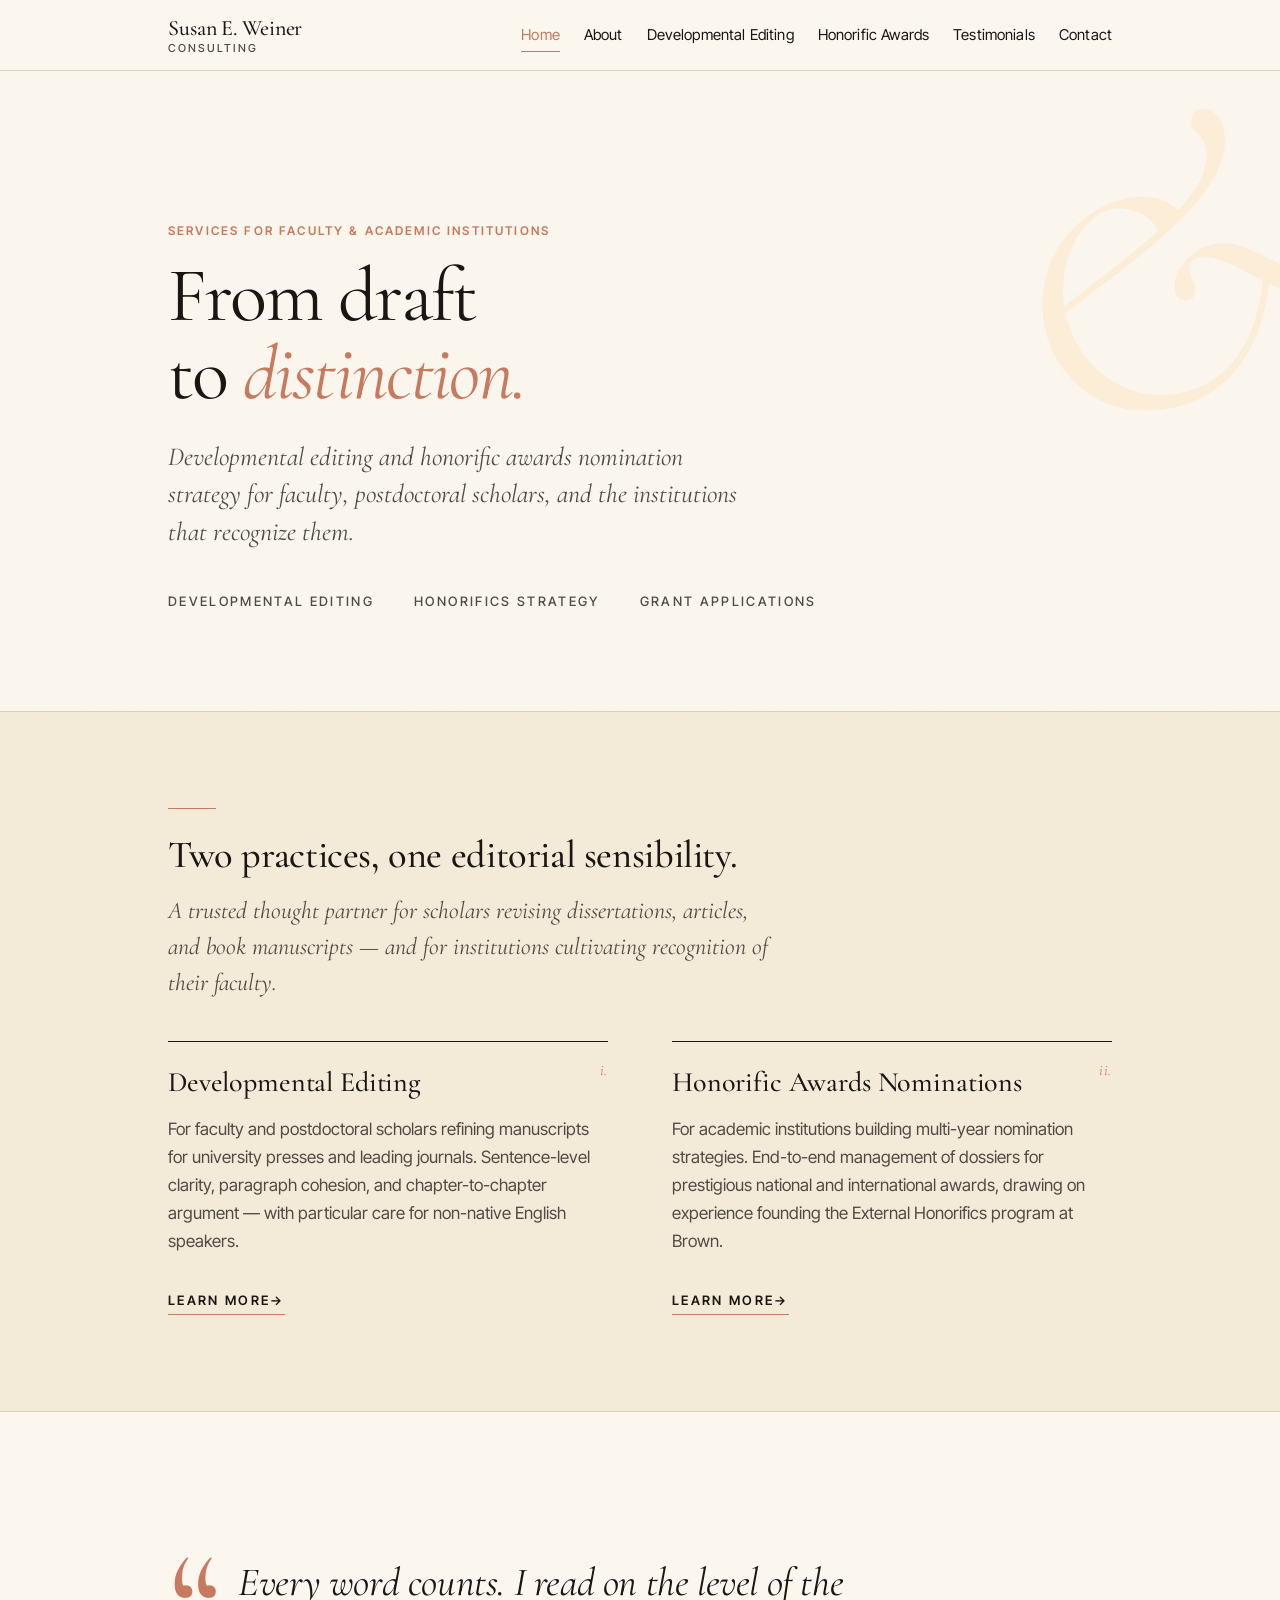
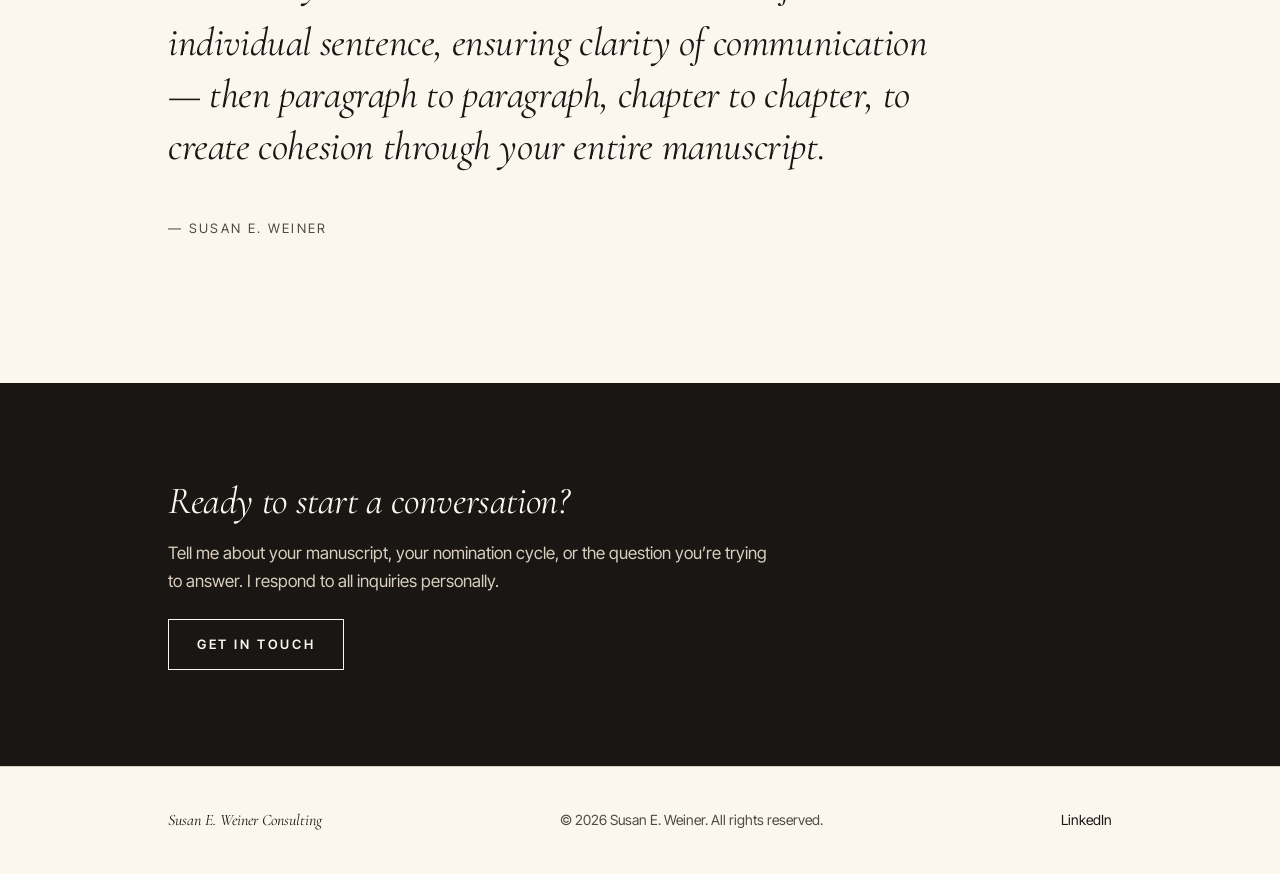
==== index.html @ 6da40655 "Claude V1" ====
<!DOCTYPE html>
<html lang="en">
<head>
  <meta charset="UTF-8" />
  <meta name="viewport" content="width=device-width, initial-scale=1" />
  <title>Susan E. Weiner Consulting — Developmental Editing & Honorifics Strategy</title>
  <meta name="description" content="Developmental editing and honorific awards nomination strategy for faculty, postdoctoral scholars, and academic institutions. From draft to distinction." />
  <meta name="author" content="Susan E. Weiner" />
  <meta property="og:type" content="website" />
  <meta property="og:title" content="Susan E. Weiner Consulting — Developmental Editing & Honorifics Strategy" />
  <meta property="og:description" content="Developmental editing and honorific awards nomination strategy for faculty, postdoctoral scholars, and academic institutions. From draft to distinction." />
  <meta property="og:url" content="https://www.susaneweiner.com/" />
  <meta property="og:site_name" content="Susan E. Weiner Consulting" />
  <link rel="canonical" href="https://www.susaneweiner.com/" />
  <link rel="icon" type="image/svg+xml" href="/images/favicon.svg" />
  <link rel="preconnect" href="https://fonts.googleapis.com" />
  <link rel="preconnect" href="https://fonts.gstatic.com" crossorigin />
  <link href="https://fonts.googleapis.com/css2?family=Cormorant+Garamond:ital,wght@0,400;0,500;0,600;1,400;1,500&family=Inter+Tight:wght@400;500;600&display=swap" rel="stylesheet" />
  <link rel="stylesheet" href="/css/style.css" />
</head>
<body>

<header class="site-header">
  <div class="site-header__inner">
    <a href="/" class="brand">
      Susan E. Weiner
      <small>Consulting</small>
    </a>
    <button class="menu-toggle" aria-controls="primary-nav" aria-expanded="false">Menu</button>
    <nav class="nav" id="primary-nav" aria-label="Primary">
      <a href="/">Home</a>
      <a href="/about.html">About</a>
      <a href="/developmental-editing.html">Developmental Editing</a>
      <a href="/honorific-awards.html">Honorific Awards</a>
      <a href="/projects.html">Testimonials</a>
      <a href="/contact.html">Contact</a>
    </nav>
  </div>
</header>

<main>

  <section class="hero">
    <span class="ornament ornament--hero" aria-hidden="true">&amp;</span>
    <div class="container">
      <p class="eyebrow reveal reveal-1">Services for faculty &amp; academic institutions</p>
      <h1 class="hero__name reveal reveal-2">From draft<br/>to <em>distinction.</em></h1>
      <p class="hero__tagline reveal reveal-3">
        Developmental editing and honorific awards nomination strategy for faculty,
        postdoctoral scholars, and the institutions that recognize them.
      </p>
      <div class="hero__meta reveal reveal-4">
        <a href="/developmental-editing.html">Developmental Editing</a>
        <a href="/honorific-awards.html">Honorifics Strategy</a>
        <a href="/developmental-editing.html#grants">Grant Applications</a>
      </div>
    </div>
  </section>

  <section class="services">
    <div class="container">
      <hr class="rule" />
      <h2>Two practices, one editorial sensibility.</h2>
      <p class="lede">
        A trusted thought partner for scholars revising dissertations, articles, and book
        manuscripts &mdash; and for institutions cultivating recognition of their faculty.
      </p>

      <div class="service-grid">
        <article class="service">
          <span class="service__num">i.</span>
          <h3>Developmental Editing</h3>
          <p>
            For faculty and postdoctoral scholars refining manuscripts for university presses
            and leading journals. Sentence-level clarity, paragraph cohesion, and
            chapter-to-chapter argument &mdash; with particular care for non-native English speakers.
          </p>
          <a class="service__link" href="/developmental-editing.html">Learn more</a>
        </article>

        <article class="service">
          <span class="service__num">ii.</span>
          <h3>Honorific Awards Nominations</h3>
          <p>
            For academic institutions building multi-year nomination strategies. End-to-end
            management of dossiers for prestigious national and international awards, drawing
            on experience founding the External Honorifics program at Brown.
          </p>
          <a class="service__link" href="/honorific-awards.html">Learn more</a>
        </article>
      </div>
    </div>
  </section>

  <section class="statement">
    <div class="container">
      <p class="statement__text">
        Every word counts. I read on the level of the individual sentence,
        ensuring clarity of communication &mdash; then paragraph to paragraph,
        chapter to chapter, to create cohesion through your entire manuscript.
      </p>
      <span class="statement__cite">&mdash; Susan E. Weiner</span>
    </div>
  </section>

  <section class="cta">
    <div class="container">
      <h2>Ready to start a conversation?</h2>
      <p>
        Tell me about your manuscript, your nomination cycle, or the question you&rsquo;re
        trying to answer. I respond to all inquiries personally.
      </p>
      <a href="/contact.html" class="btn">Get in touch</a>
    </div>
  </section>

</main>

<footer class="site-footer">
  <div class="container">
    <div class="site-footer__inner">
      <span class="site-footer__name">Susan E. Weiner Consulting</span>
      <span>&copy; <span id="year">2026</span> Susan E. Weiner. All rights reserved.</span>
      <a href="https://www.linkedin.com/in/seweiner/" rel="noopener">LinkedIn</a>
    </div>
  </div>
</footer>

<script src="/js/main.js" defer></script>
<script>document.getElementById('year').textContent = new Date().getFullYear();</script>
</body>
</html>
---- css/style.css ----
/* ============================================================
   Susan E. Weiner Consulting
   Editorial-style stylesheet
   Palette honors the existing Wix site: warm cream + ink
   ============================================================ */

:root {
  --color-bg:        #fbf6ee;
  --color-bg-alt:    #f4ead8;
  --color-accent:    #c87a5e;
  --color-accent-soft: #fee6c4;
  --color-ink:       #1a1614;
  --color-ink-soft:  #514a44;
  --color-rule:      #d9cfbe;

  --font-serif:  'Cormorant Garamond', 'EB Garamond', Georgia, 'Times New Roman', serif;
  --font-sans:   'Inter Tight', -apple-system, BlinkMacSystemFont, 'Segoe UI', Helvetica, Arial, sans-serif;

  --measure:        38rem;
  --measure-wide:   62rem;
  --space-1: 0.5rem;
  --space-2: 1rem;
  --space-3: 1.5rem;
  --space-4: 2.5rem;
  --space-5: 4rem;
  --space-6: 6rem;
  --space-7: 9rem;
}

*, *::before, *::after { box-sizing: border-box; }

html {
  scroll-behavior: smooth;
  -webkit-text-size-adjust: 100%;
}

body {
  margin: 0;
  background: var(--color-bg);
  color: var(--color-ink);
  font-family: var(--font-sans);
  font-size: 1.0625rem;
  line-height: 1.65;
  font-weight: 400;
  -webkit-font-smoothing: antialiased;
  -moz-osx-font-smoothing: grayscale;
  text-rendering: optimizeLegibility;
}

img { max-width: 100%; display: block; height: auto; }
a   { color: inherit; }

::selection { background: var(--color-accent-soft); color: var(--color-ink); }

body::before {
  content: '';
  position: fixed;
  inset: 0;
  pointer-events: none;
  opacity: 0.35;
  z-index: 0;
  background-image: url("data:image/svg+xml;utf8,<svg xmlns='http://www.w3.org/2000/svg' width='160' height='160'><filter id='n'><feTurbulence type='fractalNoise' baseFrequency='0.85' numOctaves='2' stitchTiles='stitch'/><feColorMatrix values='0 0 0 0 0.6 0 0 0 0 0.55 0 0 0 0 0.45 0 0 0 0.06 0'/></filter><rect width='100%25' height='100%25' filter='url(%23n)'/></svg>");
}

h1, h2, h3, h4 {
  font-family: var(--font-serif);
  font-weight: 500;
  font-style: normal;
  color: var(--color-ink);
  letter-spacing: -0.01em;
  margin: 0 0 var(--space-2) 0;
  line-height: 1.15;
}

h1 {
  font-size: clamp(2.5rem, 5.2vw, 4.25rem);
  font-weight: 400;
  letter-spacing: -0.02em;
}

h2 {
  font-size: clamp(1.75rem, 3vw, 2.5rem);
  font-weight: 500;
}

p {
  margin: 0 0 1.15em 0;
  max-width: var(--measure);
}

p + p { margin-top: 0; }

a {
  color: var(--color-ink);
  text-decoration: underline;
  text-decoration-color: var(--color-accent);
  text-decoration-thickness: 1px;
  text-underline-offset: 4px;
  transition: color 0.18s ease, text-decoration-color 0.18s ease;
}

a:hover {
  color: var(--color-accent);
  text-decoration-color: var(--color-accent);
}

.eyebrow {
  font-family: var(--font-sans);
  font-size: 0.75rem;
  font-weight: 600;
  letter-spacing: 0.18em;
  text-transform: uppercase;
  color: var(--color-accent);
  margin: 0 0 var(--space-2) 0;
  display: inline-block;
}

.lede {
  font-family: var(--font-serif);
  font-size: clamp(1.25rem, 2vw, 1.5rem);
  line-height: 1.5;
  color: var(--color-ink-soft);
  font-style: italic;
  font-weight: 400;
  max-width: var(--measure);
}

.container {
  width: 100%;
  max-width: var(--measure-wide);
  margin: 0 auto;
  padding: 0 var(--space-3);
  position: relative;
  z-index: 1;
}

.container--narrow { max-width: 44rem; }

section { padding: var(--space-6) 0; position: relative; }

.rule {
  width: 3rem;
  height: 1px;
  background: var(--color-accent);
  margin: 0 0 var(--space-3) 0;
  border: 0;
}

.site-header {
  position: sticky;
  top: 0;
  z-index: 50;
  background: rgba(251, 246, 238, 0.92);
  backdrop-filter: saturate(140%) blur(8px);
  -webkit-backdrop-filter: saturate(140%) blur(8px);
  border-bottom: 1px solid var(--color-rule);
}

.site-header__inner {
  max-width: var(--measure-wide);
  margin: 0 auto;
  padding: var(--space-2) var(--space-3);
  display: flex;
  align-items: center;
  justify-content: space-between;
  gap: var(--space-3);
}

.brand {
  font-family: var(--font-serif);
  font-size: 1.375rem;
  font-weight: 500;
  letter-spacing: -0.005em;
  text-decoration: none;
  color: var(--color-ink);
  line-height: 1.1;
}

.brand:hover { color: var(--color-accent); text-decoration: none; }

.brand small {
  display: block;
  font-family: var(--font-sans);
  font-size: 0.6875rem;
  letter-spacing: 0.18em;
  text-transform: uppercase;
  color: var(--color-ink-soft);
  font-weight: 500;
  margin-top: 2px;
}

.nav {
  display: flex;
  align-items: center;
  gap: var(--space-3);
}

.nav a {
  text-decoration: none;
  font-size: 0.9375rem;
  letter-spacing: 0.01em;
  color: var(--color-ink);
  position: relative;
  padding: 0.25rem 0;
}

.nav a::after {
  content: '';
  position: absolute;
  left: 0;
  right: 0;
  bottom: 0;
  height: 1px;
  background: var(--color-accent);
  transform: scaleX(0);
  transform-origin: left;
  transition: transform 0.25s ease;
}

.nav a:hover::after,
.nav a[aria-current="page"]::after {
  transform: scaleX(1);
}

.nav a[aria-current="page"] { color: var(--color-accent); }

.menu-toggle {
  display: none;
  background: transparent;
  border: 1px solid var(--color-ink);
  color: var(--color-ink);
  padding: 0.4rem 0.85rem;
  font-family: var(--font-sans);
  font-size: 0.8125rem;
  letter-spacing: 0.1em;
  text-transform: uppercase;
  cursor: pointer;
  border-radius: 0;
}

@media (max-width: 760px) {
  .menu-toggle { display: inline-block; }
  .nav {
    position: absolute;
    top: 100%;
    left: 0;
    right: 0;
    background: var(--color-bg);
    border-bottom: 1px solid var(--color-rule);
    flex-direction: column;
    align-items: stretch;
    gap: 0;
    padding: var(--space-2) var(--space-3);
    display: none;
  }
  .nav.is-open { display: flex; }
  .nav a {
    padding: 0.85rem 0;
    border-bottom: 1px solid var(--color-rule);
  }
  .nav a:last-child { border-bottom: 0; }
}

.hero {
  padding: var(--space-7) 0 var(--space-6);
  position: relative;
  overflow: hidden;
}

.hero__name {
  font-family: var(--font-serif);
  font-size: clamp(2.75rem, 6vw, 5rem);
  font-weight: 400;
  letter-spacing: -0.025em;
  line-height: 1.02;
  margin: 0 0 var(--space-3) 0;
}

.hero__name em {
  font-style: italic;
  color: var(--color-accent);
  font-weight: 400;
}

.hero__tagline {
  font-family: var(--font-serif);
  font-style: italic;
  font-size: clamp(1.25rem, 2.2vw, 1.625rem);
  color: var(--color-ink-soft);
  max-width: 36rem;
  line-height: 1.45;
  margin: 0 0 var(--space-4) 0;
}

.hero__meta {
  display: flex;
  flex-wrap: wrap;
  gap: var(--space-4);
  align-items: baseline;
  font-size: 0.8125rem;
  letter-spacing: 0.18em;
  text-transform: uppercase;
  color: var(--color-ink-soft);
  font-weight: 500;
}

.hero__meta span,
.hero__meta a { white-space: nowrap; }

.hero__meta a {
  color: var(--color-ink-soft);
  text-decoration: none;
  border-bottom: 1px solid transparent;
  padding-bottom: 2px;
  transition: color 0.2s ease, border-color 0.2s ease;
}

.hero__meta a:hover,
.hero__meta a:focus {
  color: var(--color-accent);
  border-bottom-color: var(--color-accent);
}

.ornament {
  position: absolute;
  font-family: var(--font-serif);
  font-style: italic;
  font-weight: 300;
  color: var(--color-accent-soft);
  pointer-events: none;
  user-select: none;
  z-index: 0;
  line-height: 1;
}

.ornament--hero {
  font-size: 28rem;
  right: -4rem;
  top: -2rem;
  opacity: 0.55;
}

@media (max-width: 760px) {
  .ornament--hero { font-size: 14rem; right: -2rem; top: 1rem; opacity: 0.35; }
}

.services {
  background: var(--color-bg-alt);
  border-top: 1px solid var(--color-rule);
  border-bottom: 1px solid var(--color-rule);
}

.service-grid {
  display: grid;
  grid-template-columns: repeat(2, 1fr);
  gap: var(--space-5);
  margin-top: var(--space-4);
}

@media (max-width: 760px) {
  .service-grid { grid-template-columns: 1fr; gap: var(--space-4); }
}

.service {
  position: relative;
  padding-top: var(--space-3);
  border-top: 1px solid var(--color-ink);
}

.service__num {
  position: absolute;
  top: var(--space-2);
  right: 0;
  font-family: var(--font-serif);
  font-style: italic;
  font-size: 0.9375rem;
  color: var(--color-accent);
  letter-spacing: 0.05em;
}

.service h3 {
  font-family: var(--font-serif);
  font-size: 1.75rem;
  font-weight: 500;
  letter-spacing: -0.005em;
  text-transform: none;
  margin-bottom: var(--space-2);
  font-style: normal;
}

.service p { color: var(--color-ink-soft); }

.service__link {
  display: inline-block;
  margin-top: var(--space-2);
  font-family: var(--font-sans);
  font-size: 0.8125rem;
  letter-spacing: 0.18em;
  text-transform: uppercase;
  font-weight: 600;
  text-decoration: none;
  border-bottom: 1px solid var(--color-accent);
  padding-bottom: 2px;
}

.service__link:hover {
  color: var(--color-accent);
  border-bottom-color: var(--color-ink);
}

.service__link::after {
  content: ' \2192';
  transition: transform 0.2s ease;
  display: inline-block;
}

.service__link:hover::after { transform: translateX(3px); }

.statement {
  text-align: left;
  padding: var(--space-7) 0;
  position: relative;
}

.statement__text {
  font-family: var(--font-serif);
  font-size: clamp(1.5rem, 3.5vw, 2.5rem);
  font-style: italic;
  font-weight: 400;
  line-height: 1.3;
  letter-spacing: -0.01em;
  max-width: 48rem;
  color: var(--color-ink);
}

.statement__text::before {
  content: '\201C';
  font-size: 4em;
  line-height: 0.1;
  color: var(--color-accent);
  vertical-align: -0.4em;
  margin-right: 0.05em;
  font-style: normal;
}

.statement__cite {
  display: block;
  margin-top: var(--space-3);
  font-family: var(--font-sans);
  font-size: 0.8125rem;
  letter-spacing: 0.18em;
  text-transform: uppercase;
  color: var(--color-ink-soft);
  font-style: normal;
}

.page-header {
  padding: var(--space-6) 0 var(--space-4);
  border-bottom: 1px solid var(--color-rule);
}

.page-header h1 {
  font-family: var(--font-serif);
  font-size: clamp(2.25rem, 4vw, 3.5rem);
  font-weight: 400;
  letter-spacing: -0.02em;
  margin: 0 0 var(--space-2) 0;
}

.prose {
  padding: var(--space-5) 0 var(--space-6);
}

.prose h2 {
  font-family: var(--font-sans);
  font-size: 0.8125rem;
  text-transform: uppercase;
  letter-spacing: 0.2em;
  font-weight: 600;
  color: var(--color-accent);
  margin-top: var(--space-4);
  margin-bottom: var(--space-2);
}

.prose h2:first-child { margin-top: 0; }

.prose p {
  font-size: 1.0625rem;
  line-height: 1.75;
  max-width: var(--measure);
}

.prose ul {
  list-style: none;
  padding: 0;
  margin: 0 0 var(--space-3) 0;
  max-width: var(--measure);
}

.prose ul li {
  padding: 0.5rem 0;
  border-bottom: 1px solid var(--color-rule);
  font-size: 1rem;
  line-height: 1.5;
}

.prose ul li:last-child { border-bottom: 0; }

.prose ul li strong {
  font-family: var(--font-serif);
  font-style: italic;
  font-weight: 500;
  display: block;
  margin-bottom: 0.15em;
  color: var(--color-ink);
  font-size: 1.0625rem;
}

.cta {
  background: var(--color-ink);
  color: var(--color-bg);
  padding: var(--space-6) 0;
  text-align: left;
}

.cta h2 {
  font-family: var(--font-serif);
  font-size: clamp(1.75rem, 3vw, 2.5rem);
  font-style: italic;
  font-weight: 400;
  color: var(--color-bg);
  text-transform: none;
  letter-spacing: -0.01em;
  margin-bottom: var(--space-2);
}

.cta p {
  color: var(--color-rule);
  margin-bottom: var(--space-3);
}

.cta a {
  text-decoration-color: var(--color-accent-soft);
  color: var(--color-bg);
}

.cta a:hover { color: var(--color-accent-soft); }

.btn {
  display: inline-block;
  padding: 0.85rem 1.75rem;
  font-family: var(--font-sans);
  font-size: 0.8125rem;
  letter-spacing: 0.2em;
  text-transform: uppercase;
  font-weight: 600;
  text-decoration: none;
  border: 1px solid var(--color-bg);
  color: var(--color-bg);
  background: transparent;
  transition: background 0.2s ease, color 0.2s ease;
}

.btn:hover {
  background: var(--color-bg);
  color: var(--color-ink);
  text-decoration: none;
}

.contact-card {
  border: 1px solid var(--color-ink);
  padding: var(--space-4);
  max-width: 32rem;
  background: var(--color-bg);
}

.contact-card dt {
  font-family: var(--font-sans);
  font-size: 0.75rem;
  letter-spacing: 0.2em;
  text-transform: uppercase;
  color: var(--color-ink-soft);
  font-weight: 600;
  margin-top: var(--space-3);
}

.contact-card dt:first-of-type { margin-top: 0; }

.contact-card dd {
  margin: 0.4rem 0 0;
  font-family: var(--font-serif);
  font-size: 1.25rem;
}

.site-footer {
  border-top: 1px solid var(--color-rule);
  padding: var(--space-4) 0;
  font-size: 0.875rem;
  color: var(--color-ink-soft);
}

.site-footer__inner {
  display: flex;
  flex-wrap: wrap;
  gap: var(--space-3);
  justify-content: space-between;
  align-items: baseline;
}

.site-footer a { text-decoration: none; }
.site-footer a:hover { color: var(--color-accent); }

.site-footer__name {
  font-family: var(--font-serif);
  font-size: 1rem;
  color: var(--color-ink);
  font-style: italic;
}

@media (prefers-reduced-motion: no-preference) {
  .reveal {
    opacity: 0;
    transform: translateY(12px);
    animation: reveal 0.9s cubic-bezier(0.2, 0.6, 0.2, 1) forwards;
  }
  .reveal-1 { animation-delay: 0.05s; }
  .reveal-2 { animation-delay: 0.20s; }
  .reveal-3 { animation-delay: 0.35s; }
  .reveal-4 { animation-delay: 0.50s; }

  @keyframes reveal {
    to { opacity: 1; transform: translateY(0); }
  }
}

@media print {
  body::before, .ornament, .site-header, .menu-toggle, .cta, .site-footer { display: none; }
  body { background: white; color: black; font-size: 11pt; }
  a { text-decoration: none; color: black; }
  .container { max-width: 100%; }
}

/* ============================================================
   Testimonials page
   ============================================================ */

.page-header__lede {
  font-family: var(--font-serif);
  font-style: italic;
  font-size: clamp(1.05rem, 1.6vw, 1.25rem);
  color: var(--color-ink-soft);
  max-width: 32rem;
  margin: var(--space-2) 0 var(--space-3);
  line-height: 1.5;
}

.prose-section {
  padding: var(--space-5) 0 var(--space-6);
}

.section-heading {
  font-family: var(--font-sans);
  font-size: 0.8125rem;
  text-transform: uppercase;
  letter-spacing: 0.2em;
  font-weight: 600;
  color: var(--color-accent);
  margin: var(--space-5) 0 var(--space-3);
}

.section-heading:first-child { margin-top: 0; }

.rule--full {
  width: 100%;
  margin: 0;
}

.testimonial {
  margin: 0 0 var(--space-4);
  padding: 0 0 0 var(--space-3);
  border-left: 2px solid var(--color-accent);
}

.testimonial p {
  font-family: var(--font-serif);
  font-size: clamp(1.1rem, 1.7vw, 1.3rem);
  font-style: italic;
  line-height: 1.55;
  color: var(--color-ink);
  margin: 0 0 var(--space-2);
}

.testimonial cite {
  font-family: var(--font-sans);
  font-style: normal;
  font-size: 0.875rem;
  font-weight: 500;
  color: var(--color-ink);
  letter-spacing: 0.01em;
  display: block;
}

.testimonial cite::before { content: "— "; color: var(--color-ink-soft); }

.testimonial cite span {
  display: block;
  font-weight: 400;
  font-size: 0.8125rem;
  color: var(--color-ink-soft);
  margin-top: 0.15em;
  padding-left: 1.05em; /* align under the dash */
}

/* Default .btn (above) is for dark backgrounds (.cta).
   Use .btn--ink on light/cream backgrounds (404, future use). */
.btn--ink {
  border-color: var(--color-ink);
  color: var(--color-ink);
}
.btn--ink:hover {
  background: var(--color-ink);
  color: var(--color-bg);
}
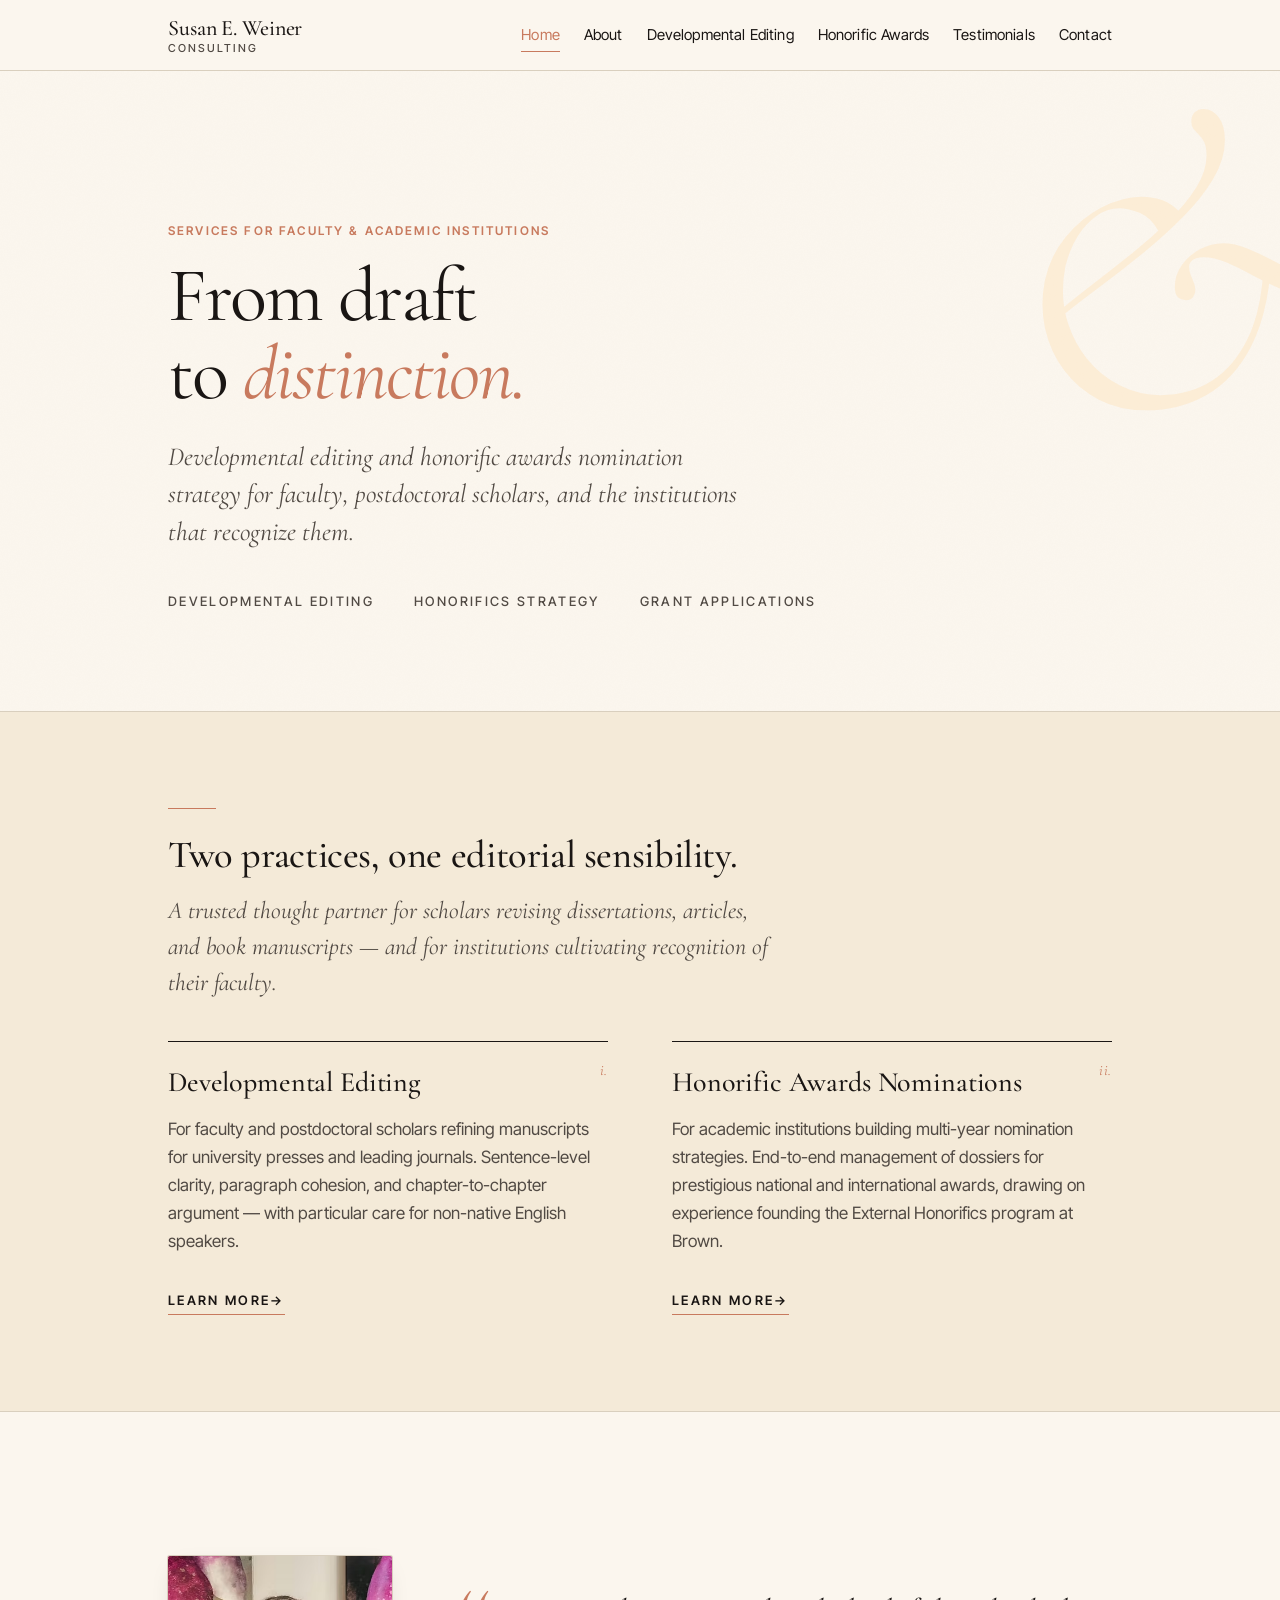
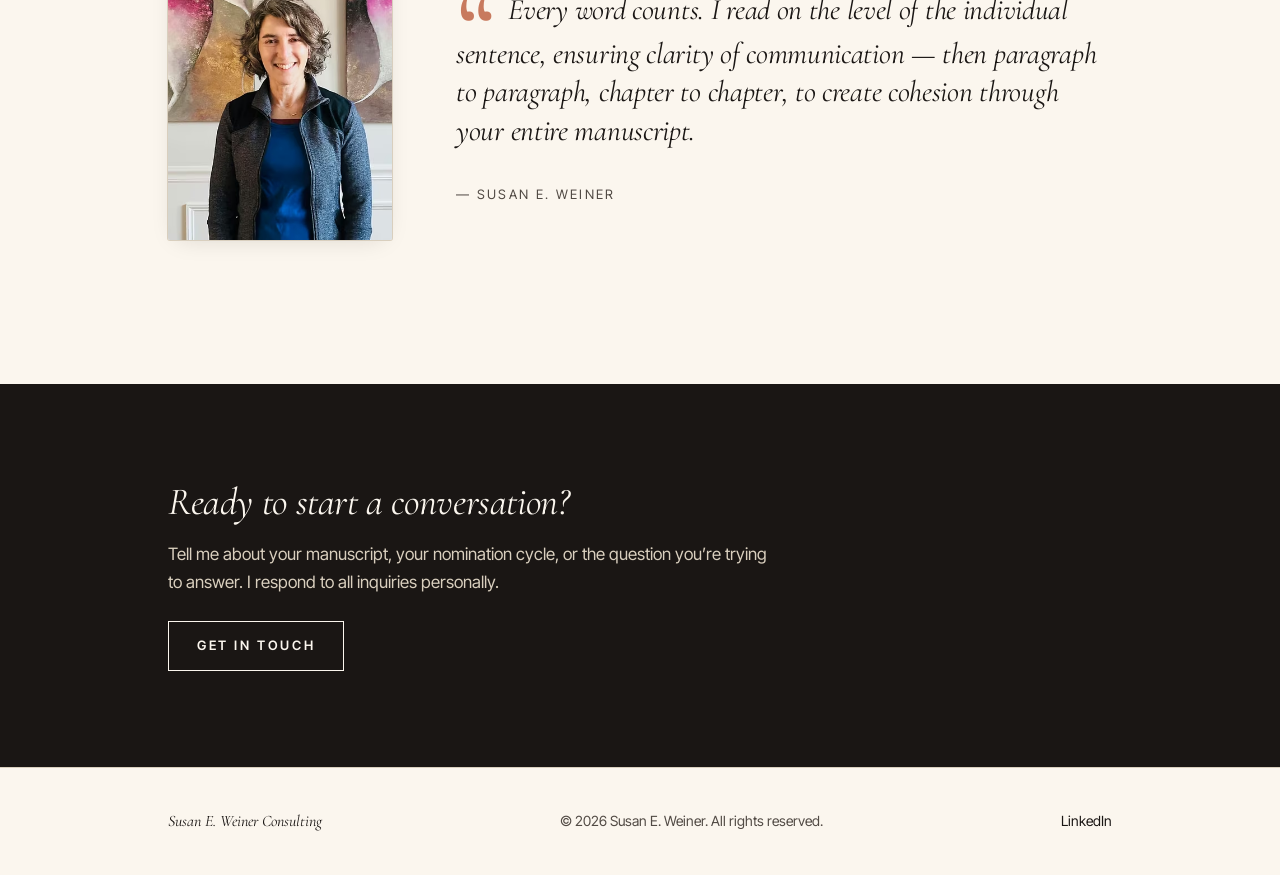
==== commit 5adaf5ac: "Add + crop photo" ====
--- a/index.html
+++ b/index.html
@@ -94,12 +94,30 @@
 
   <section class="statement">
     <div class="container">
-      <p class="statement__text">
-        Every word counts. I read on the level of the individual sentence,
-        ensuring clarity of communication &mdash; then paragraph to paragraph,
-        chapter to chapter, to create cohesion through your entire manuscript.
-      </p>
-      <span class="statement__cite">&mdash; Susan E. Weiner</span>
+      <div class="statement__inner">
+        <picture class="statement__portrait">
+          <source
+            type="image/avif"
+            srcset="/images/susan-400.avif 400w, /images/susan-462.avif 462w"
+            sizes="(max-width: 640px) 60vw, 220px">
+          <img
+            src="/images/susan-462.jpg"
+            srcset="/images/susan-400.jpg 400w, /images/susan-462.jpg 462w"
+            sizes="(max-width: 640px) 60vw, 220px"
+            width="462" height="667"
+            alt="Portrait of Susan E. Weiner"
+            loading="lazy"
+            decoding="async">
+        </picture>
+        <div>
+          <p class="statement__text">
+            Every word counts. I read on the level of the individual sentence,
+            ensuring clarity of communication &mdash; then paragraph to paragraph,
+            chapter to chapter, to create cohesion through your entire manuscript.
+          </p>
+          <span class="statement__cite">&mdash; Susan E. Weiner</span>
+        </div>
+      </div>
     </div>
   </section>
 
--- a/css/style.css
+++ b/css/style.css
@@ -721,3 +721,88 @@
   background: var(--color-ink);
   color: var(--color-bg);
 }
+
+/* ============================================================
+   Portrait blocks
+   ============================================================ */
+
+/* About page: portrait next to intro paragraph.
+   Stacks on mobile, side-by-side on desktop. */
+.portrait-block {
+  display: grid;
+  grid-template-columns: 1fr;
+  gap: var(--space-3);
+  margin-bottom: var(--space-4);
+  align-items: start;
+}
+
+.portrait-block__text {
+  font-size: 1.0625rem;
+  line-height: 1.75;
+}
+
+.portrait-block__text p { margin: 0; }
+
+.portrait {
+  display: block;
+  margin: 0 auto;
+  max-width: 18rem;
+}
+
+.portrait img {
+  display: block;
+  width: 100%;
+  height: auto;
+  border-radius: 2px;
+  /* warm tint frame: a hairline rule with a tiny inset shadow keeps it
+     anchored without feeling boxed-in */
+  box-shadow:
+    0 0 0 1px var(--color-rule),
+    0 6px 24px -10px rgba(26, 22, 20, 0.18);
+}
+
+@media (min-width: 720px) {
+  .portrait-block {
+    grid-template-columns: 16rem 1fr;
+    gap: var(--space-4);
+  }
+  .portrait { margin: 0; max-width: 100%; }
+}
+
+/* Home page: portrait alongside Susan's pull-quote.
+   Photo to the left on desktop, stacked above on mobile. */
+.statement__inner {
+  display: grid;
+  grid-template-columns: 1fr;
+  gap: var(--space-3);
+  align-items: center;
+}
+
+.statement__portrait {
+  display: block;
+  max-width: 13rem;
+  margin: 0 auto var(--space-2);
+}
+
+.statement__portrait img {
+  display: block;
+  width: 100%;
+  height: auto;
+  border-radius: 2px;
+  box-shadow:
+    0 0 0 1px var(--color-rule),
+    0 6px 24px -10px rgba(26, 22, 20, 0.18);
+}
+
+@media (min-width: 760px) {
+  .statement__inner {
+    grid-template-columns: 14rem 1fr;
+    gap: var(--space-5);
+  }
+  .statement__portrait { margin: 0; max-width: 100%; }
+  /* When the quote sits next to the portrait, scale it back slightly so
+     it doesn't dominate the composition. */
+  .statement__inner .statement__text {
+    font-size: clamp(1.3rem, 2.4vw, 1.85rem);
+  }
+}
